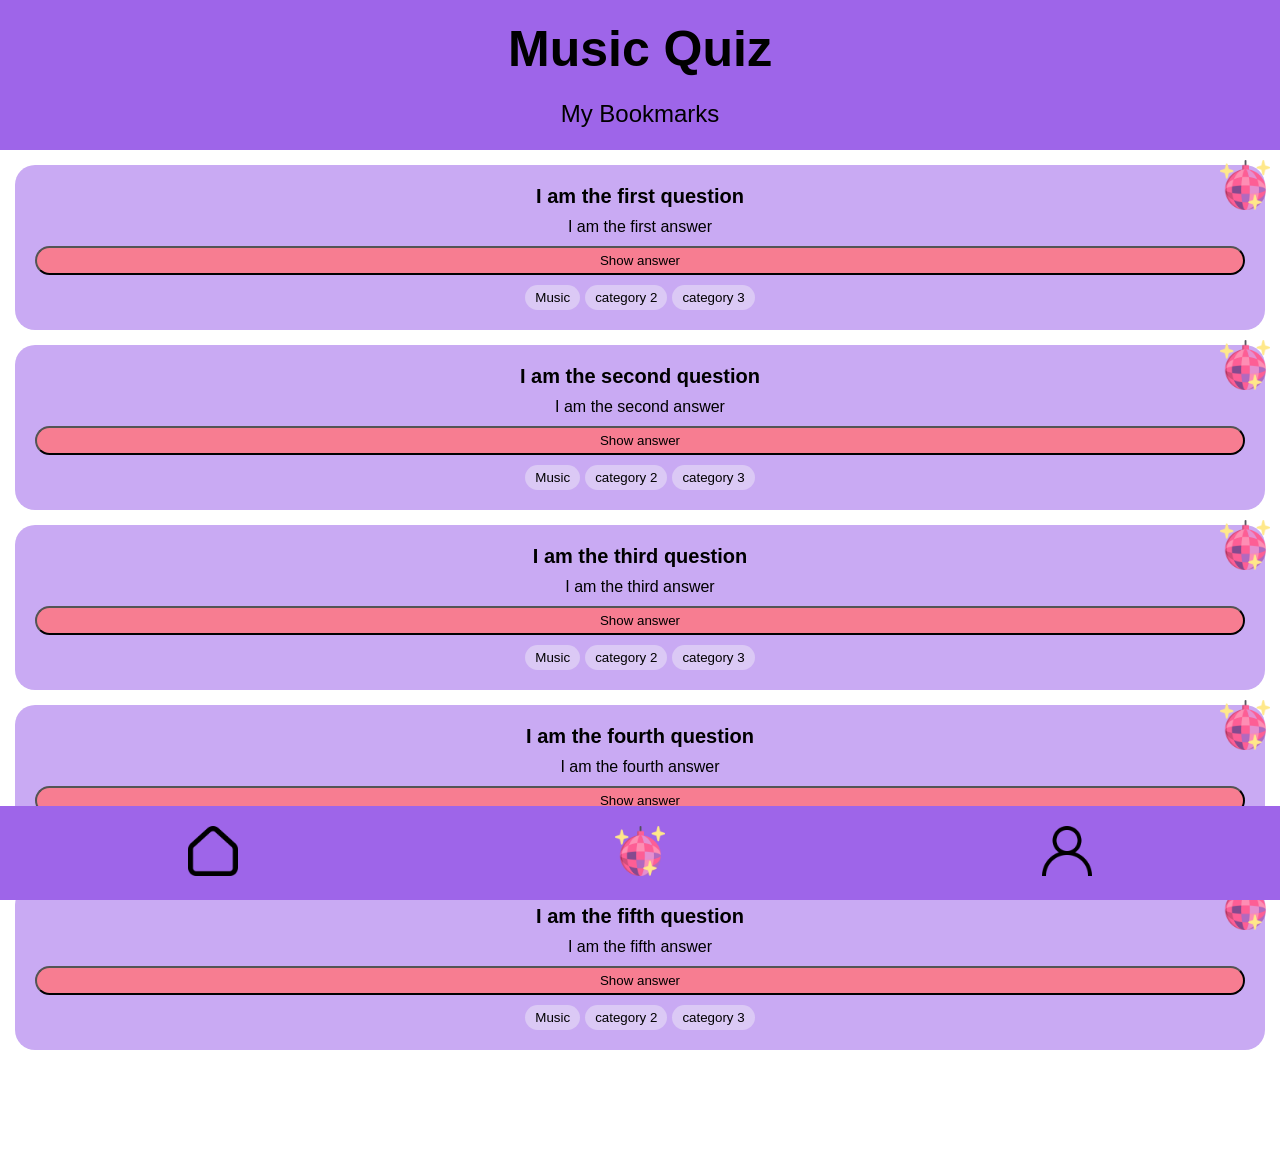
==== bookmarks.html @ 151d0b55 "change subline" ====
<!doctype html>
<html lang="en">
  <head>
    <meta charset="utf-8" />
    <meta
      name="viewport"
      content="width=device-width, initial-scale=1, shrink-to-fit=no"
    />
    <link rel="icon" href="./assets/disco-ball.png" type="disco-ball-icon" />
    <title>Music Quiz</title>
    <link rel="stylesheet" href="./styles.css" />
  </head>

  <body>
    <header class="header">
      <h1 class="header__title">Music Quiz</h1>
      <h2 class="header__subtitle">My Bookmarks</h2>
    </header>

    <main class="main-content">
      <ul class="question-card__list">
        <div class="question-card">
          <img
            class="question-card__bookmark"
            src="./assets/disco-ball.png"
            alt="bookmark__disco-ball"
          />
          <h3 class="question-card__title">I am the first question</h3>
          <p class="answer">I am the first answer</p>
          <button class="answer-button">Show answer</button>
          <ul class="category-list">
            <li><button class="category">Music</button></li>
            <li><button class="category">category 2</button></li>
            <li><button class="category">category 3</button></li>
          </ul>
        </div>

        <div class="question-card">
          <img
            class="question-card__bookmark"
            src="./assets/disco-ball.png"
            alt="bookmark__disco-ball"
          />
          <h3 class="question-card__title">I am the second question</h3>
          <p class="answer">I am the second answer</p>
          <button class="answer-button">Show answer</button>
          <ul class="category-list">
            <li><button class="category">Music</button></li>
            <li><button class="category">category 2</button></li>
            <li><button class="category">category 3</button></li>
          </ul>
        </div>

        <div class="question-card">
          <img
            class="question-card__bookmark"
            src="./assets/disco-ball.png"
            alt="bookmark__disco-ball"
          />
          <h3 class="question-card__title">I am the third question</h3>
          <p class="answer">I am the third answer</p>
          <button class="answer-button">Show answer</button>
          <ul class="category-list">
            <li><button class="category">Music</button></li>
            <li><button class="category">category 2</button></li>
            <li><button class="category">category 3</button></li>
          </ul>
        </div>

        <div class="question-card">
          <img
            class="question-card__bookmark"
            src="./assets/disco-ball.png"
            alt="bookmark__disco-ball"
          />
          <h3 class="question-card__title">I am the fourth question</h3>
          <p class="answer">I am the fourth answer</p>
          <button class="answer-button">Show answer</button>
          <ul class="category-list">
            <li><button class="category">Music</button></li>
            <li><button class="category">category 2</button></li>
            <li><button class="category">category 3</button></li>
          </ul>
        </div>

        <div class="question-card">
          <img
            class="question-card__bookmark"
            src="./assets/disco-ball.png"
            alt="bookmark__disco-ball"
          />
          <h3 class="question-card__title">I am the fifth question</h3>
          <p class="answer">I am the fifth answer</p>
          <button class="answer-button">Show answer</button>
          <ul class="category-list">
            <li><button class="category">Music</button></li>
            <li><button class="category">category 2</button></li>
            <li><button class="category">category 3</button></li>
          </ul>
        </div>
      </ul>

      <nav class="navbar">
        <ul class="nav-links">
          <li class="nav-icon">
            <a href="index.html">
              <img src="./assets/house.png" alt="homepage" />
            </a>
          </li>
          <li class="nav-icon">
            <a href="bookmarks.html">
              <img src="./assets/disco-ball.png" alt="bookmarks" />
            </a>
          </li>
          <li class="nav-icon">
            <a href="profile.html">
              <img src="./assets/user_strong.png" alt="profile" />
            </a>
          </li>
        </ul>
      </nav>
    </main>
  </body>
</html>
---- styles.css ----
@import url("./global.css");
@import url("./header.css");
@import url("./cards.css");
@import url("./navigation.css");

/* Wo füge ich den Link ein?
<a href="https://www.flaticon.com/free-icons/disco-dance" title="disco dance icons">Disco dance icons created by Freepik - Flaticon</a>
*/
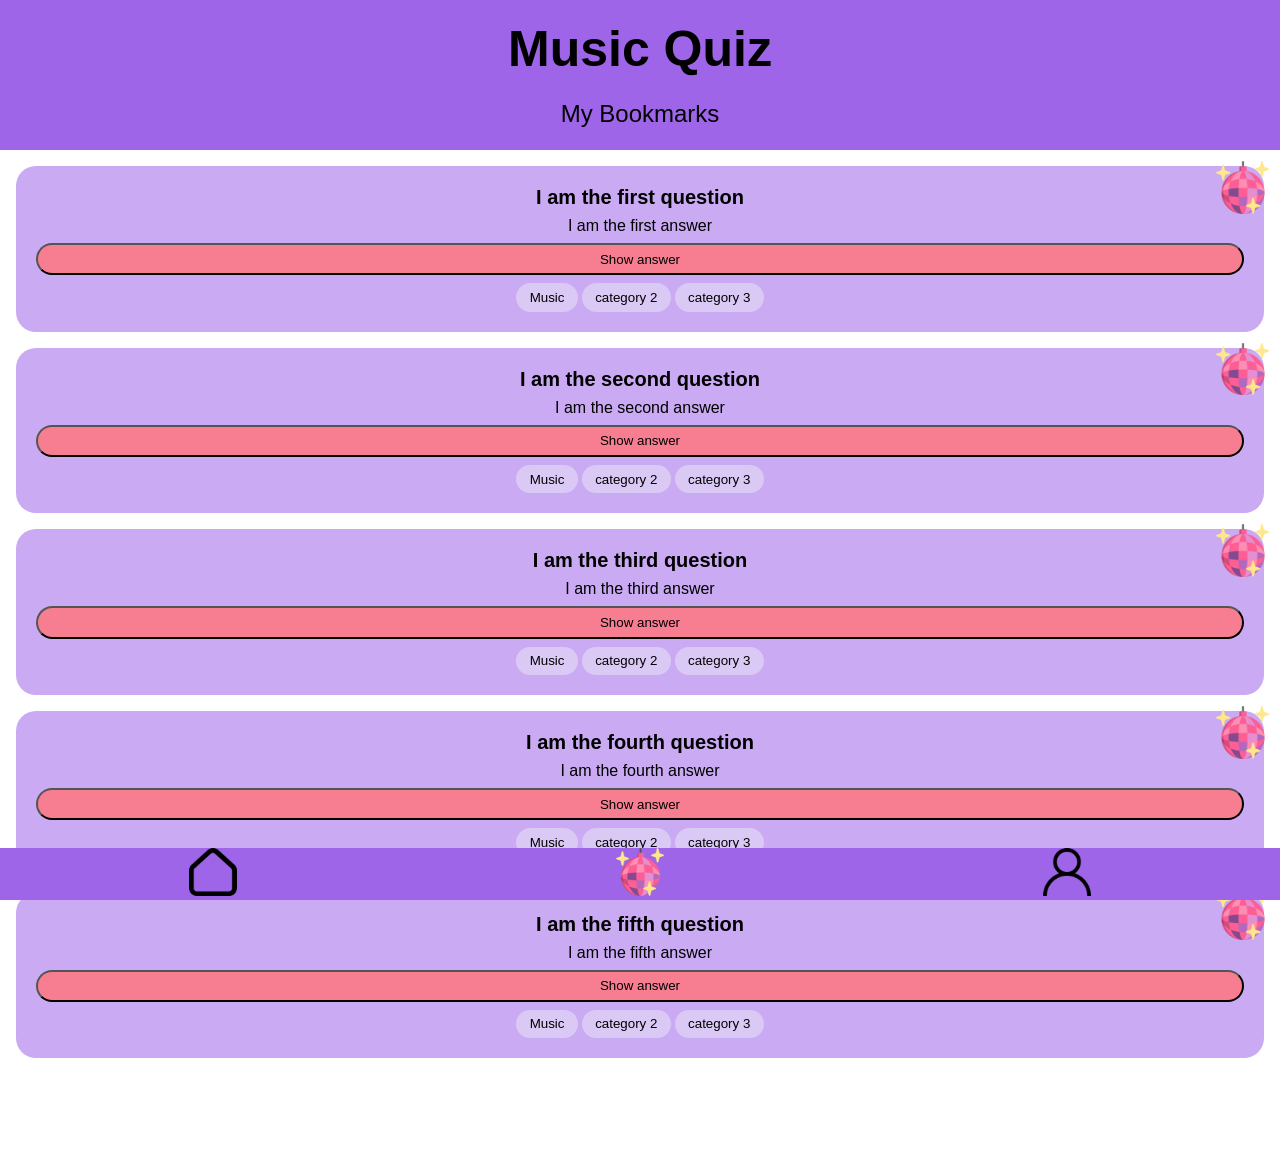
==== commit bf26fc09: "change class names in navbar" ====
--- a/bookmarks.html
+++ b/bookmarks.html
@@ -102,17 +102,17 @@
 
       <nav class="navbar">
         <ul class="nav-links">
-          <li class="nav-icon">
+          <li class="nav-icon--homepage">
             <a href="index.html">
               <img src="./assets/house.png" alt="homepage" />
             </a>
           </li>
-          <li class="nav-icon">
+          <li class="nav-icon--bookmarks">
             <a href="bookmarks.html">
               <img src="./assets/disco-ball.png" alt="bookmarks" />
             </a>
           </li>
-          <li class="nav-icon">
+          <li class="nav-icon--profile">
             <a href="profile.html">
               <img src="./assets/user_strong.png" alt="profile" />
             </a>
--- a/styles.css
+++ b/styles.css
@@ -1,6 +1,6 @@
 @import url("./global.css");
 @import url("./header.css");
-@import url("./cards.css");
+@import url("./main.css");
 @import url("./navigation.css");
 
 /* Wo füge ich den Link ein?
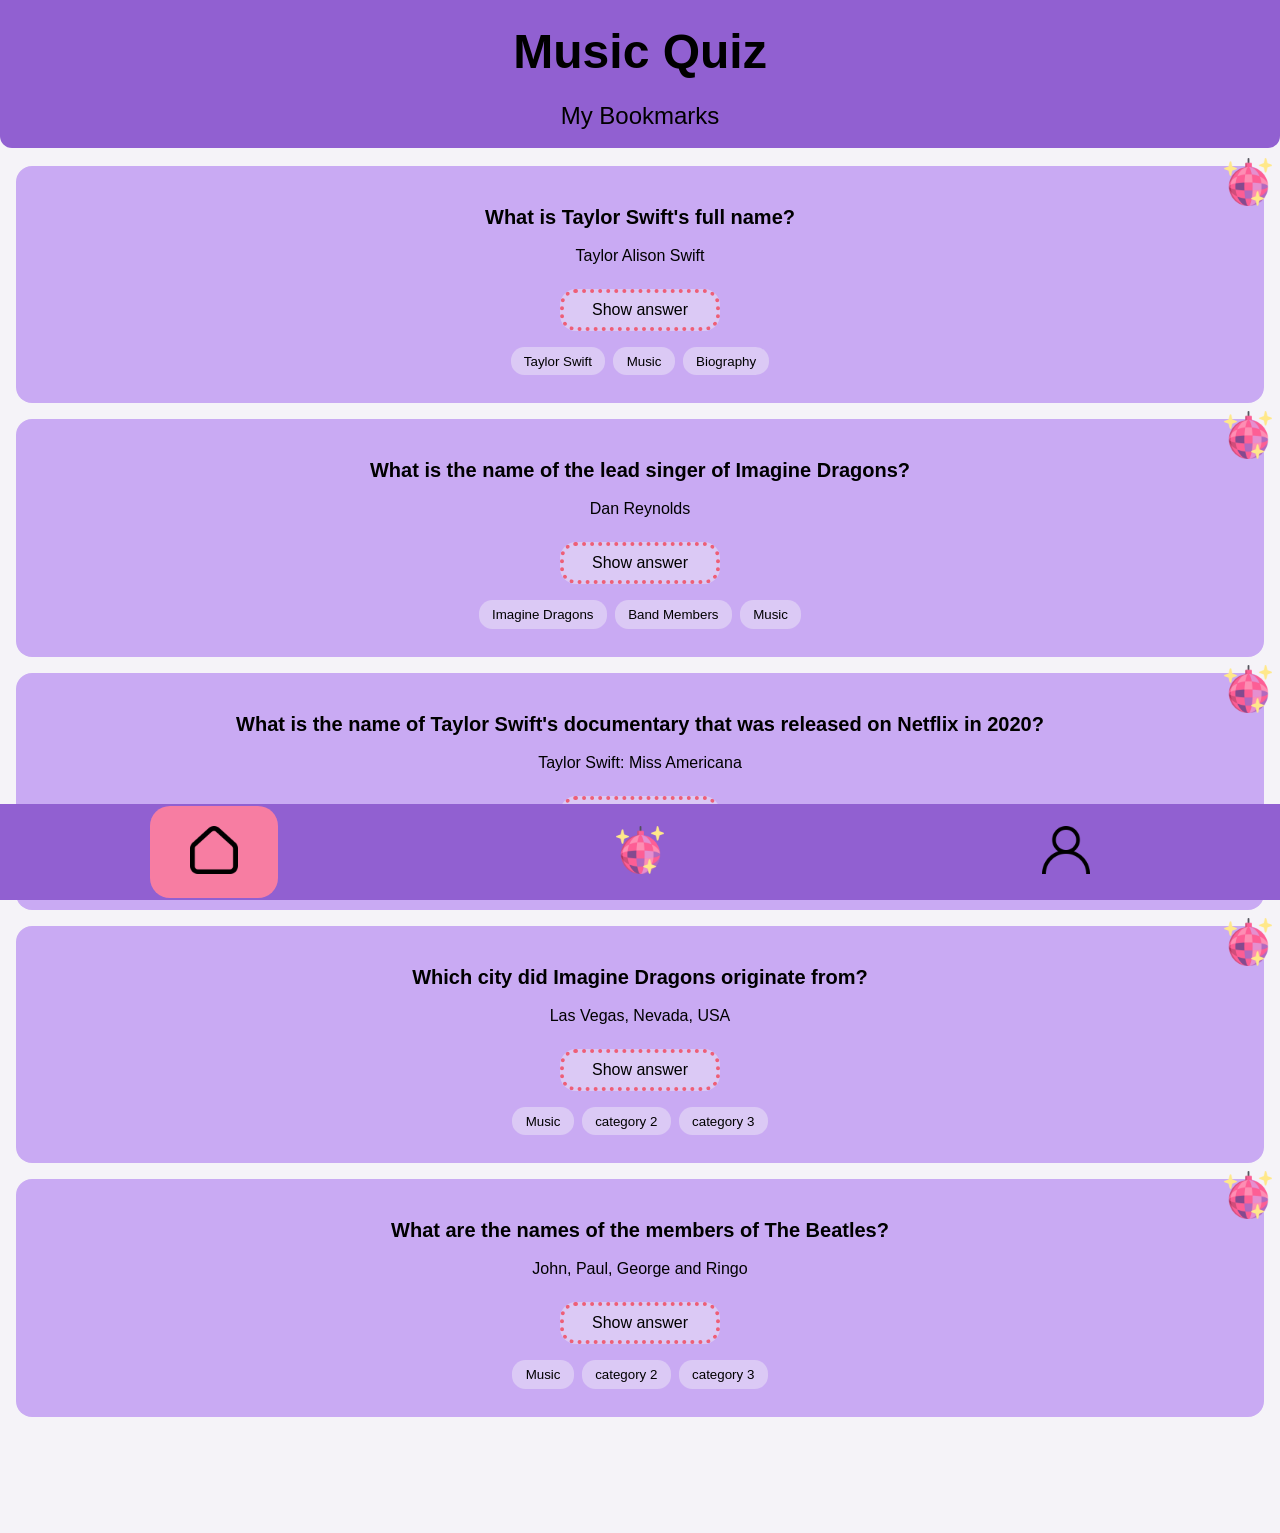
==== commit 1eeb8d98: "add different style elements" ====
--- a/bookmarks.html
+++ b/bookmarks.html
@@ -25,8 +25,65 @@
             src="./assets/disco-ball.png"
             alt="bookmark__disco-ball"
           />
-          <h3 class="question-card__title">I am the first question</h3>
-          <p class="answer">I am the first answer</p>
+          <h3 class="question-card__title">
+            What is Taylor Swift's full name?
+          </h3>
+          <p class="answer">Taylor Alison Swift</p>
+          <button class="answer-button">Show answer</button>
+          <ul class="category-list">
+            <li><button class="category">Taylor Swift</button></li>
+            <li><button class="category">Music</button></li>
+            <li><button class="category">Biography</button></li>
+          </ul>
+        </div>
+
+        <div class="question-card">
+          <img
+            class="question-card__bookmark"
+            src="./assets/disco-ball.png"
+            alt="bookmark__disco-ball"
+          />
+          <h3 class="question-card__title">
+            What is the name of the lead singer of Imagine Dragons?
+          </h3>
+          <p class="answer">Dan Reynolds</p>
+          <button class="answer-button">Show answer</button>
+          <ul class="category-list">
+            <li><button class="category">Imagine Dragons</button></li>
+            <li><button class="category">Band Members</button></li>
+            <li><button class="category">Music</button></li>
+          </ul>
+        </div>
+
+        <div class="question-card">
+          <img
+            class="question-card__bookmark"
+            src="./assets/disco-ball.png"
+            alt="bookmark__disco-ball"
+          />
+          <h3 class="question-card__title">
+            What is the name of Taylor Swift's documentary that was released on
+            Netflix in 2020?
+          </h3>
+          <p class="answer">Taylor Swift: Miss Americana</p>
+          <button class="answer-button">Show answer</button>
+          <ul class="category-list">
+            <li><button class="category">Taylor Swift</button></li>
+            <li><button class="category">Documentary</button></li>
+            <li><button class="category">Netflix</button></li>
+          </ul>
+        </div>
+
+        <div class="question-card">
+          <img
+            class="question-card__bookmark"
+            src="./assets/disco-ball.png"
+            alt="bookmark__disco-ball"
+          />
+          <h3 class="question-card__title">
+            Which city did Imagine Dragons originate from?
+          </h3>
+          <p class="answer">Las Vegas, Nevada, USA</p>
           <button class="answer-button">Show answer</button>
           <ul class="category-list">
             <li><button class="category">Music</button></li>
@@ -41,56 +98,10 @@
             src="./assets/disco-ball.png"
             alt="bookmark__disco-ball"
           />
-          <h3 class="question-card__title">I am the second question</h3>
-          <p class="answer">I am the second answer</p>
-          <button class="answer-button">Show answer</button>
-          <ul class="category-list">
-            <li><button class="category">Music</button></li>
-            <li><button class="category">category 2</button></li>
-            <li><button class="category">category 3</button></li>
-          </ul>
-        </div>
-
-        <div class="question-card">
-          <img
-            class="question-card__bookmark"
-            src="./assets/disco-ball.png"
-            alt="bookmark__disco-ball"
-          />
-          <h3 class="question-card__title">I am the third question</h3>
-          <p class="answer">I am the third answer</p>
-          <button class="answer-button">Show answer</button>
-          <ul class="category-list">
-            <li><button class="category">Music</button></li>
-            <li><button class="category">category 2</button></li>
-            <li><button class="category">category 3</button></li>
-          </ul>
-        </div>
-
-        <div class="question-card">
-          <img
-            class="question-card__bookmark"
-            src="./assets/disco-ball.png"
-            alt="bookmark__disco-ball"
-          />
-          <h3 class="question-card__title">I am the fourth question</h3>
-          <p class="answer">I am the fourth answer</p>
-          <button class="answer-button">Show answer</button>
-          <ul class="category-list">
-            <li><button class="category">Music</button></li>
-            <li><button class="category">category 2</button></li>
-            <li><button class="category">category 3</button></li>
-          </ul>
-        </div>
-
-        <div class="question-card">
-          <img
-            class="question-card__bookmark"
-            src="./assets/disco-ball.png"
-            alt="bookmark__disco-ball"
-          />
-          <h3 class="question-card__title">I am the fifth question</h3>
-          <p class="answer">I am the fifth answer</p>
+          <h3 class="question-card__title">
+            What are the names of the members of The Beatles?
+          </h3>
+          <p class="answer">John, Paul, George and Ringo</p>
           <button class="answer-button">Show answer</button>
           <ul class="category-list">
             <li><button class="category">Music</button></li>
@@ -102,17 +113,17 @@
 
       <nav class="navbar">
         <ul class="nav-links">
-          <li class="nav-icon--homepage">
+          <li class="nav-icon__homepage">
             <a href="index.html">
               <img src="./assets/house.png" alt="homepage" />
             </a>
           </li>
-          <li class="nav-icon--bookmarks">
+          <li class="nav-icon__bookmarks">
             <a href="bookmarks.html">
               <img src="./assets/disco-ball.png" alt="bookmarks" />
             </a>
           </li>
-          <li class="nav-icon--profile">
+          <li class="nav-icon__profile">
             <a href="profile.html">
               <img src="./assets/user_strong.png" alt="profile" />
             </a>
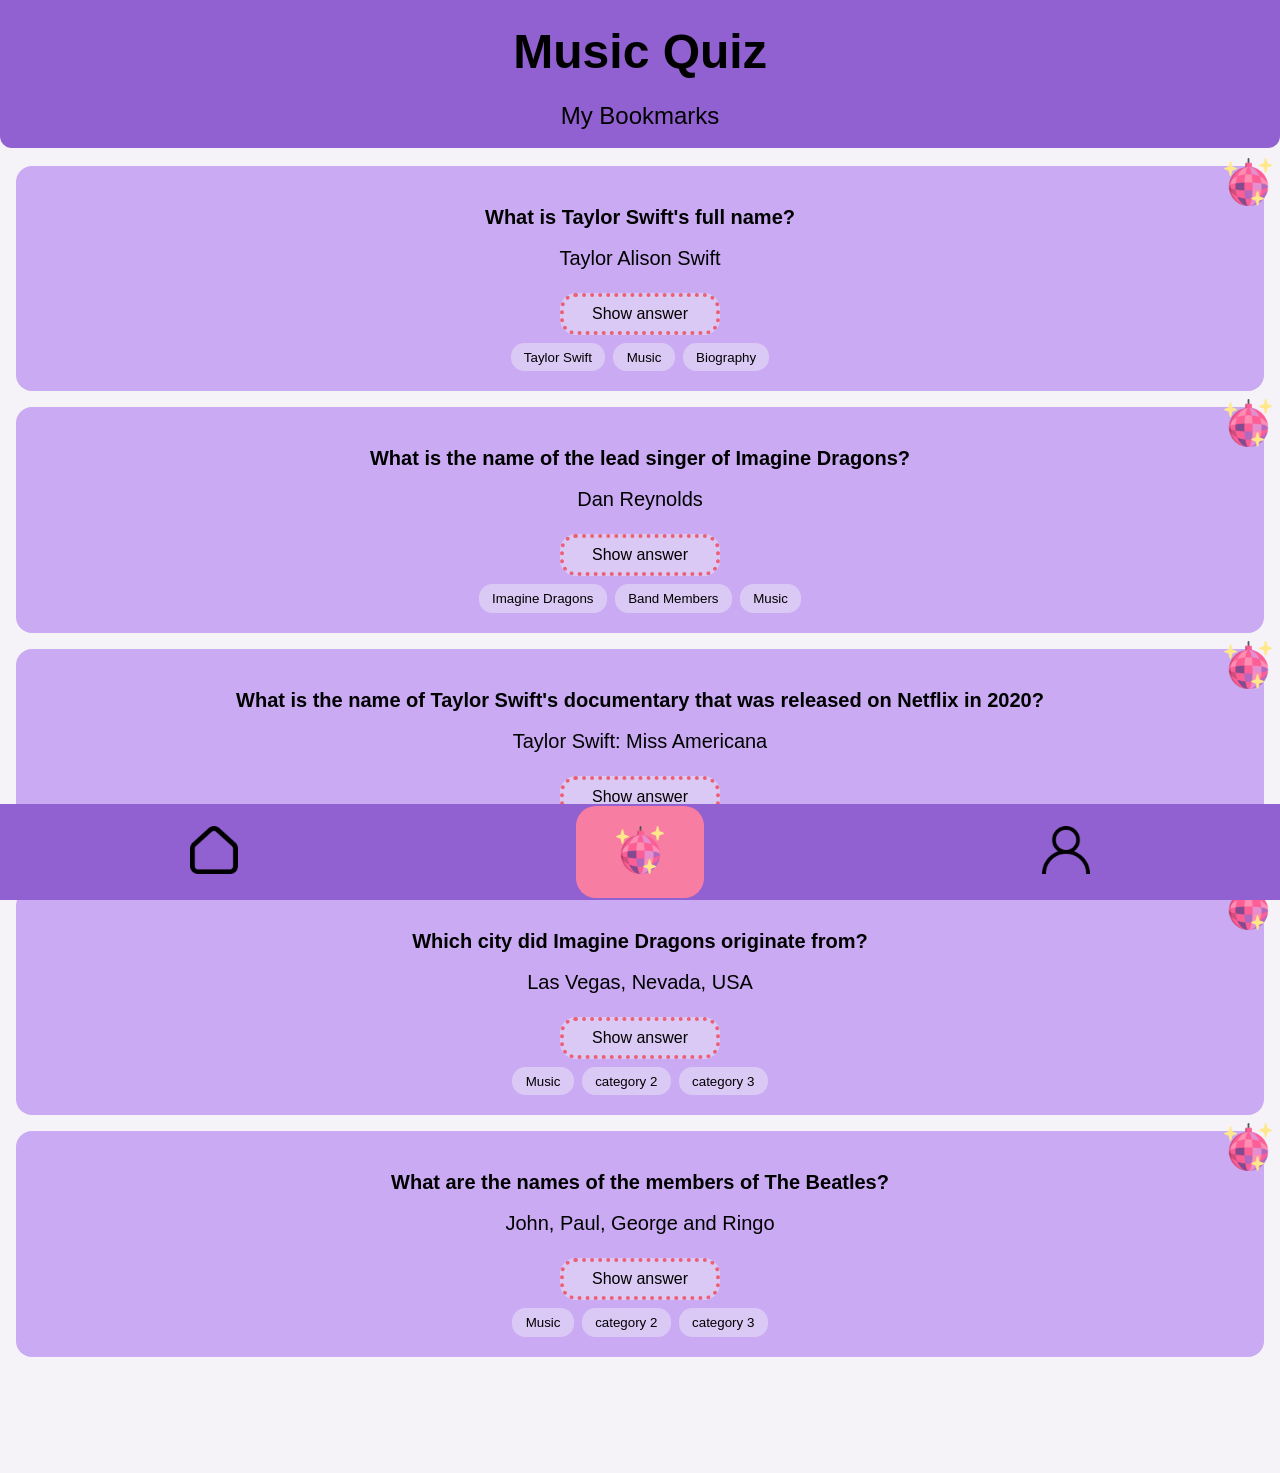
==== commit 9494663c: "add style changes" ====
--- a/bookmarks.html
+++ b/bookmarks.html
@@ -113,17 +113,17 @@
 
       <nav class="navbar">
         <ul class="nav-links">
-          <li class="nav-icon__homepage">
+          <li class="nav-icon">
             <a href="index.html">
               <img src="./assets/house.png" alt="homepage" />
             </a>
           </li>
-          <li class="nav-icon__bookmarks">
+          <li class="nav-icon__active">
             <a href="bookmarks.html">
               <img src="./assets/disco-ball.png" alt="bookmarks" />
             </a>
           </li>
-          <li class="nav-icon__profile">
+          <li class="nav-icon">
             <a href="profile.html">
               <img src="./assets/user_strong.png" alt="profile" />
             </a>
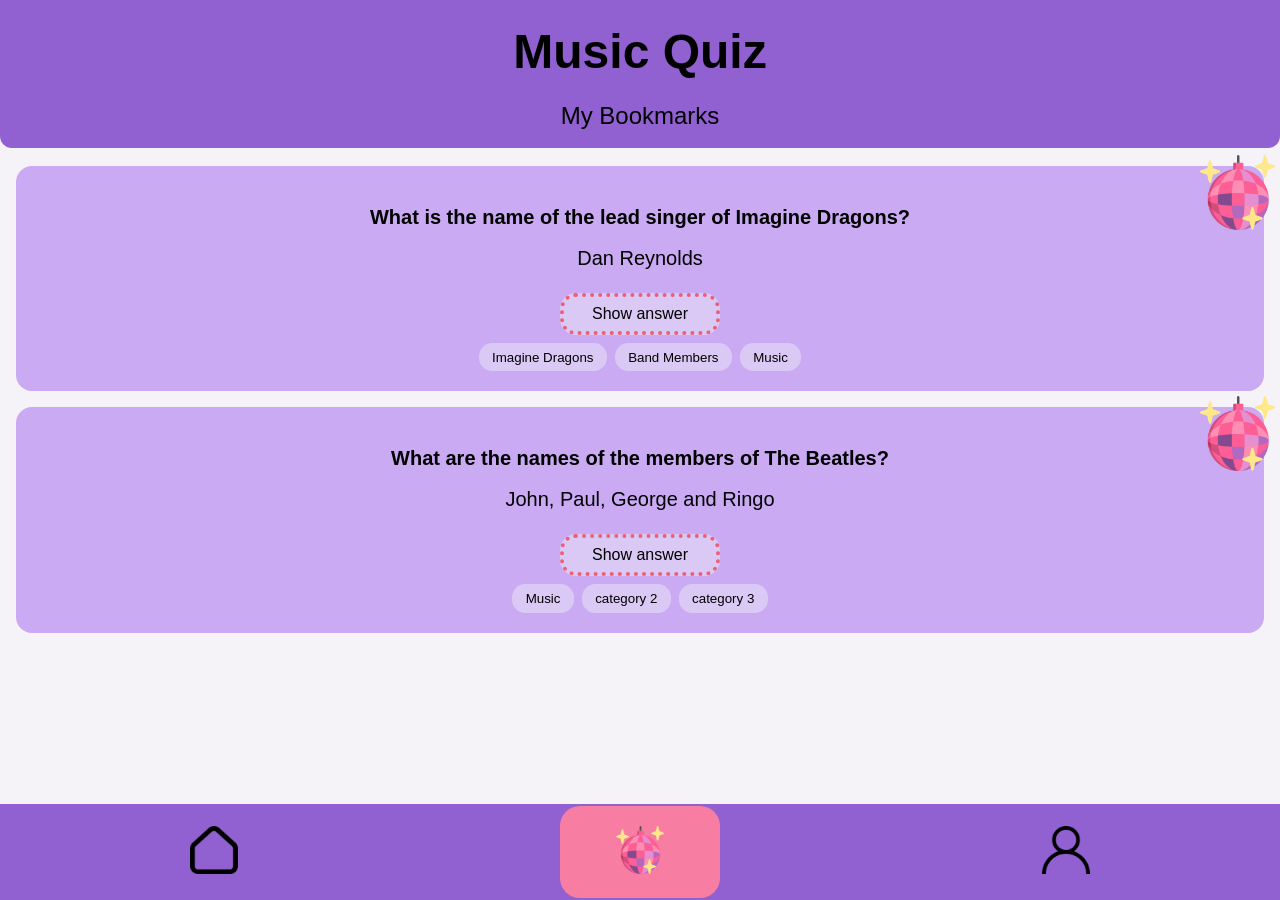
==== commit 9d2a1649: "fix bookmark size on bookmark page" ====
--- a/bookmarks.html
+++ b/bookmarks.html
@@ -21,25 +21,7 @@
       <ul class="question-card__list">
         <div class="question-card">
           <img
-            class="question-card__bookmark"
-            src="./assets/disco-ball.png"
-            alt="bookmark__disco-ball"
-          />
-          <h3 class="question-card__title">
-            What is Taylor Swift's full name?
-          </h3>
-          <p class="answer">Taylor Alison Swift</p>
-          <button class="answer-button">Show answer</button>
-          <ul class="category-list">
-            <li><button class="category">Taylor Swift</button></li>
-            <li><button class="category">Music</button></li>
-            <li><button class="category">Biography</button></li>
-          </ul>
-        </div>
-
-        <div class="question-card">
-          <img
-            class="question-card__bookmark"
+            class="question-card__bookmark-big"
             src="./assets/disco-ball.png"
             alt="bookmark__disco-ball"
           />
@@ -57,44 +39,7 @@
 
         <div class="question-card">
           <img
-            class="question-card__bookmark"
-            src="./assets/disco-ball.png"
-            alt="bookmark__disco-ball"
-          />
-          <h3 class="question-card__title">
-            What is the name of Taylor Swift's documentary that was released on
-            Netflix in 2020?
-          </h3>
-          <p class="answer">Taylor Swift: Miss Americana</p>
-          <button class="answer-button">Show answer</button>
-          <ul class="category-list">
-            <li><button class="category">Taylor Swift</button></li>
-            <li><button class="category">Documentary</button></li>
-            <li><button class="category">Netflix</button></li>
-          </ul>
-        </div>
-
-        <div class="question-card">
-          <img
-            class="question-card__bookmark"
-            src="./assets/disco-ball.png"
-            alt="bookmark__disco-ball"
-          />
-          <h3 class="question-card__title">
-            Which city did Imagine Dragons originate from?
-          </h3>
-          <p class="answer">Las Vegas, Nevada, USA</p>
-          <button class="answer-button">Show answer</button>
-          <ul class="category-list">
-            <li><button class="category">Music</button></li>
-            <li><button class="category">category 2</button></li>
-            <li><button class="category">category 3</button></li>
-          </ul>
-        </div>
-
-        <div class="question-card">
-          <img
-            class="question-card__bookmark"
+            class="question-card__bookmark-big"
             src="./assets/disco-ball.png"
             alt="bookmark__disco-ball"
           />
--- a/styles.css
+++ b/styles.css
@@ -1,7 +1,8 @@
 @import url("./global.css");
 @import url("./header.css");
-@import url("./main.css");
+@import url("./cards.css");
 @import url("./navigation.css");
+@import url("./profile.css");
 
 /* Wo füge ich den Link ein?
 <a href="https://www.flaticon.com/free-icons/disco-dance" title="disco dance icons">Disco dance icons created by Freepik - Flaticon</a>
